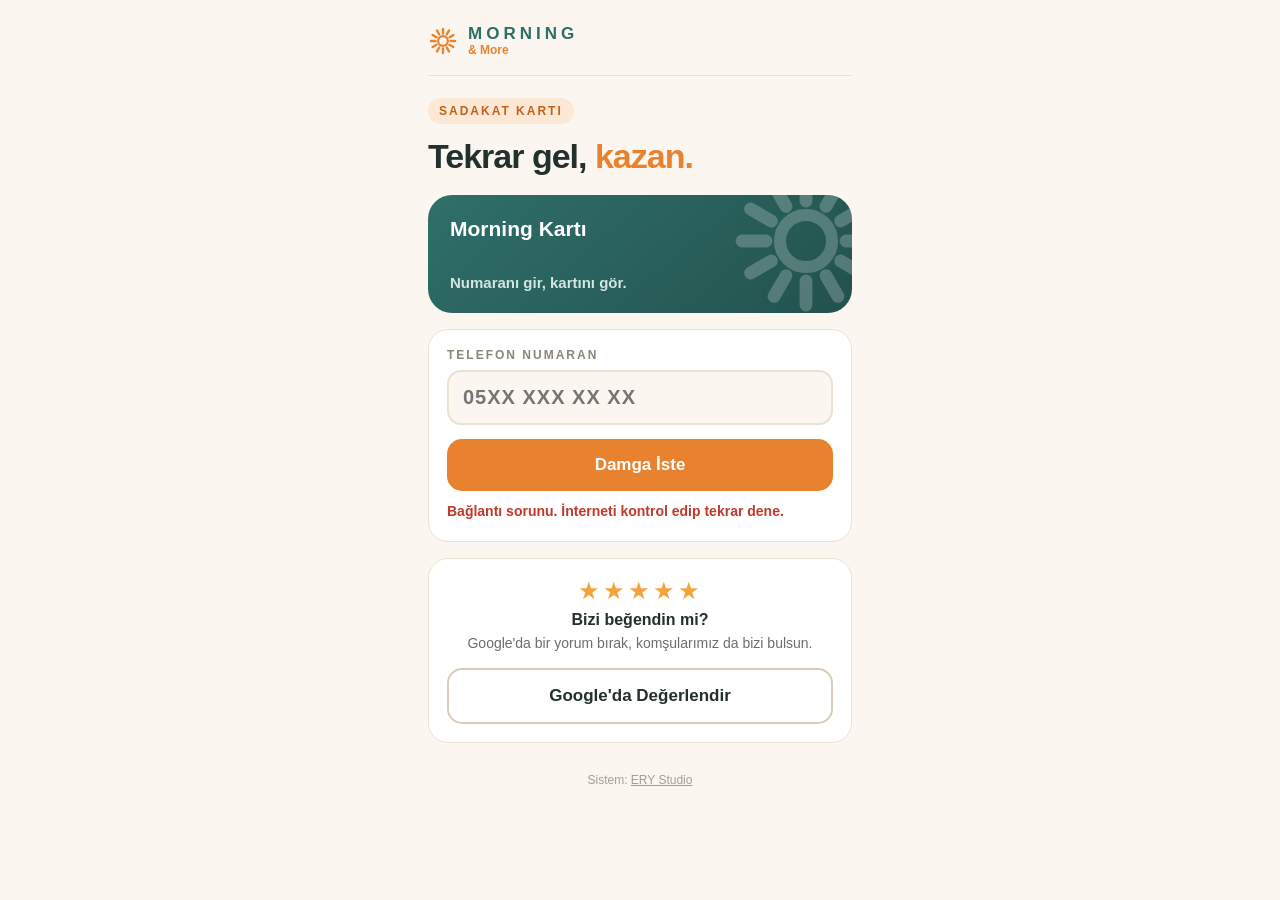
==== index.html @ 8c1ba72c "Sadakat kartı: müşteri sayfası, kasa paneli, Supabase kurulumu Co-Authored-By: Claude Opus 5.5 <nore" ====
<!DOCTYPE html>
<html lang="tr"><head>
<meta charset="utf-8"><meta name="viewport" content="width=device-width,initial-scale=1">
<title>Sadakat Kartı</title>
<meta name="theme-color" content="#fbf7f0">
<link rel="stylesheet" href="kart.css?v=1">
<script src="config.js?v=1"></script><script src="kart.js?v=1"></script>
</head><body><div class="wrap">
<div class="hdr"><div class="logo" id="logo"></div></div>
<span class="tag" id="tag">SADAKAT KARTI</span>
<h1>Tekrar gel, <em>kazan.</em></h1>
<p class="lead" id="lead"></p>

<div class="card"><div class="bgsun" id="bgsun"></div><h2 id="kartAdi"></h2><p id="kartAlt"></p>
<div class="stamps" id="stamps"></div><p class="durum" id="durum">Numaranı gir, kartını gör.</p></div>

<div class="box" id="formBox">
<label class="l" for="tel">TELEFON NUMARAN</label>
<input type="tel" id="tel" inputmode="tel" autocomplete="tel" placeholder="05XX XXX XX XX">
<label class="chk hide" id="kvkkRow"><input type="checkbox" id="kvkk"><span>Telefon numaramın sadakat kartı için kaydedilmesini kabul ediyorum. <a href="kvkk.html" target="_blank">Aydınlatma metni</a></span></label>
<button class="btn b1" id="iste">Damga İste</button>
<p class="msg" id="msg"></p>
<div class="wait hide" id="wait"><span class="dot"></span><span>Kasaya bildirildi. Çalışanımız onaylayınca damgan buraya eklenecek, sayfayı kapatma.</span></div>
</div>

<div class="gift hide" id="gift"><div style="font-size:40px">🎁</div><b>Hediyen hazır!</b><p>Kasada bu ekranı göster.</p></div>

<div class="box" style="text-align:center"><div class="stars">★★★★★</div><b style="display:block;margin-top:6px">Bizi beğendin mi?</b>
<p class="lead" style="font-size:14px;margin-top:4px">Google'da bir yorum bırak, komşularımız da bizi bulsun.</p>
<a class="btn b3" id="yorum" target="_blank" rel="noopener">Google'da Değerlendir</a></div>

<p class="small"><a href="#" id="degistir" class="hide">Başka bir numara gir</a></p>
<p class="foot">Sistem: <a href="https://erystudio.com" target="_blank" rel="noopener">ERY Studio</a></p>
</div>
<script>
(function(){
var K=KART,$=function(i){return document.getElementById(i)},hedef=4,info=null,tel=K.store('kart-tel-'+K.isletme)||'',kayitli=false,poll=null,son=-1;
$('logo').innerHTML=K.sun(30)+'<div><b>'+K.ad.split(' ')[0].toUpperCase()+'</b><small>'+K.ad.split(' ').slice(1).join(' ')+'</small></div>';
$('bgsun').innerHTML=K.sun(160,'#fff');$('kartAdi').textContent=K.kartAdi;$('yorum').href=K.googleYorum;document.title=K.kartAdi+' · '+K.ad;
function stamps(n,anim){var h='';for(var i=1;i<=hedef;i++){var on=i<=n;h+='<div class="st'+(on?' on':'')+(anim&&i===n?' pop':'')+'">'+(i===hedef?'🎁':(on?'✓':i))+'</div>'}$('stamps').innerHTML=h}
function ciz(d,anim){var n=Math.min(d.damga,hedef);stamps(n,anim);
 if(n>=hedef){$('durum').textContent=hedef+' / '+hedef+' · Kartın doldu!';$('gift').classList.remove('hide')}
 else{$('gift').classList.add('hide');$('durum').textContent=n+' / '+hedef+' · '+(hedef-n)+' '+K.birim+' sonra '+info.odul.toLocaleLowerCase('tr-TR')}}
function msg(t,c){$('msg').textContent=t||'';$('msg').className='msg'+(c?' '+c:'')}
function durum(anim){return K.rpc('kart_durum',{p_isletme:K.isletme,p_tel:tel}).then(function(d){kayitli=d.kayitli;$('kvkkRow').classList.toggle('hide',kayitli);ciz(d,anim&&d.damga!==son);son=d.damga;return d})}
function bekle(){$('wait').classList.remove('hide');$('iste').disabled=true;clearInterval(poll);var t0=Date.now();
 poll=setInterval(function(){durum(true).then(function(d){if(d.son_talep!=='bekliyor'){clearInterval(poll);$('wait').classList.add('hide');$('iste').disabled=false;
  if(d.son_talep==='onay')msg('Damgan eklendi, afiyet olsun! ☀️','ok');else msg('Talebin onaylanmadı. Kasaya sorabilirsin.','err')}});
  if(Date.now()-t0>15*60000){clearInterval(poll);$('wait').classList.add('hide');$('iste').disabled=false}},3000)}
K.rpc('kart_bilgi',{p_isletme:K.isletme}).then(function(i){info=i;hedef=i.hedef;$('kartAlt').textContent='Her '+K.birimDa+' bir damga · '+i.hedef+'. damgada '+i.odul.toLocaleLowerCase('tr-TR');
 $('lead').textContent=i.hedef+' damga topla, '+i.odul.toLocaleLowerCase('tr-TR')+'. Kağıt kart yok, kartın telefonunda.';stamps(0);
 if(tel){$('tel').value=K.telGoster(tel);$('degistir').classList.remove('hide');durum().then(function(d){if(d.son_talep==='bekliyor')bekle()}).catch(function(){})}
}).catch(function(){msg(K.mesaj('BAGLANTI'),'err')});
$('tel').addEventListener('change',function(){var t=K.tel(this.value);if(t.length===10){tel=t;durum().catch(function(e){msg(K.mesaj(e.message),'err')})}});
$('iste').addEventListener('click',function(){var t=K.tel($('tel').value);if(!/^5\d{9}$/.test(t))return msg(K.mesaj('GECERSIZ_TELEFON'),'err');
 tel=t;msg('');var b=this;b.disabled=true;
 K.rpc('kart_durum',{p_isletme:K.isletme,p_tel:tel}).then(function(d){kayitli=d.kayitli;$('kvkkRow').classList.toggle('hide',kayitli);
  if(!kayitli&&!$('kvkk').checked){b.disabled=false;$('kvkkRow').classList.remove('hide');throw new Error('KVKK_ONAYI_GEREKLI')}
  return K.rpc('damga_iste',{p_isletme:K.isletme,p_tel:tel,p_kvkk:$('kvkk').checked})})
 .then(function(){K.store('kart-tel-'+K.isletme,tel);$('degistir').classList.remove('hide');son=-1;return durum()}).then(bekle)
 .catch(function(e){b.disabled=false;msg(K.mesaj(e.message),'err')})});
$('degistir').addEventListener('click',function(e){e.preventDefault();K.store('kart-tel-'+K.isletme,null);tel='';$('tel').value='';$('tel').focus();stamps(0);$('gift').classList.add('hide');$('durum').textContent='Numaranı gir, kartını gör.';this.classList.add('hide')});
})();
</script>
</body></html>
---- kart.css ----
*{box-sizing:border-box;margin:0}
:root{--bg:#fbf7f0;--ink:#23302e;--mut:#6b6f68;--line:#ece2d3;--soft:#efe5d6}
body{background:var(--bg);color:var(--ink);font-family:Inter,-apple-system,"Segoe UI",Roboto,sans-serif;min-height:100vh;-webkit-font-smoothing:antialiased}
.wrap{max-width:460px;margin:0 auto;padding:18px 18px 40px}
.hdr{display:flex;align-items:center;justify-content:space-between;padding:6px 0 18px;border-bottom:1px solid var(--line);margin-bottom:22px}
.logo{display:flex;align-items:center;gap:10px}.logo b{display:block;font-size:17px;letter-spacing:4px;color:var(--c2)}.logo small{display:block;font-size:12px;color:var(--c1);font-weight:600;margin-top:-1px}
.tag{display:inline-block;background:#fde8d6;color:#c2621a;font-size:12px;font-weight:700;letter-spacing:2px;padding:6px 11px;border-radius:30px}
h1{font-size:34px;line-height:1.08;letter-spacing:-1px;margin:14px 0 10px;font-weight:800}h1 em{font-style:normal;color:var(--c1)}
.lead{color:var(--mut);font-size:15px;line-height:1.5}
.card{background:linear-gradient(140deg,var(--c2),#24524e);color:#fff;border-radius:24px;padding:22px;position:relative;overflow:hidden;margin-top:20px}
.card .bgsun{position:absolute;right:-34px;top:-34px;opacity:.22}
.card h2{font-size:21px}.card p{font-size:14px;color:#d4e6e3;margin-top:3px}
.stamps{display:flex;gap:9px;margin-top:18px;flex-wrap:wrap}
.st{width:54px;height:54px;border-radius:50%;border:2px dashed rgba(255,255,255,.5);display:grid;place-items:center;font-size:18px;font-weight:700;transition:.3s}
.st.on{background:var(--c1);border:2px solid var(--c1)}.st.pop{animation:pop .6s}
@keyframes pop{0%{transform:scale(.4)}60%{transform:scale(1.18)}100%{transform:scale(1)}}
.card .durum{margin-top:15px;font-weight:600;font-size:15px}
.box{background:#fff;border:1px solid var(--line);border-radius:20px;padding:18px;margin-top:16px}
label.l{display:block;font-size:12px;font-weight:700;letter-spacing:2px;color:#8b8678;margin-bottom:8px}
input[type=tel],input[type=password],input[type=text]{width:100%;font:600 20px Inter,sans-serif;padding:14px;border:2px solid var(--line);border-radius:14px;background:var(--bg);color:var(--ink);letter-spacing:1px}
input:focus{outline:none;border-color:var(--c2)}
.chk{display:flex;gap:10px;align-items:flex-start;margin-top:14px;font-size:13px;line-height:1.45;color:var(--mut)}
.chk input{width:20px;height:20px;flex:none;margin-top:1px;accent-color:var(--c2)}.chk a{color:var(--c2);font-weight:600}
.btn{display:block;width:100%;text-align:center;border:0;border-radius:15px;padding:16px;font:700 17px Inter,sans-serif;margin-top:14px;cursor:pointer;text-decoration:none}
.b1{background:var(--c1);color:#fff}.b2{background:var(--c2);color:#fff}.b3{background:transparent;border:2px solid #d9cdb9;color:var(--ink)}
.btn:disabled{opacity:.5}
.msg{margin-top:12px;font-size:14px;font-weight:600;min-height:20px}.msg.err{color:#c0392b}.msg.ok{color:#2f7a4a}
.wait{display:flex;gap:12px;align-items:center;background:#fff8ec;border:1px solid #f3d9b4;border-radius:16px;padding:14px;margin-top:14px;font-size:14px;line-height:1.45}
.dot{width:12px;height:12px;border-radius:50%;background:var(--c1);flex:none;animation:bl 1.2s infinite}@keyframes bl{50%{opacity:.25}}
.gift{background:#fff3e6;border:2px solid var(--c1);border-radius:20px;padding:20px;margin-top:16px;text-align:center}
.gift b{display:block;font-size:22px;margin:6px 0}.gift p{color:var(--mut);font-size:14px}
.small{font-size:13px;color:var(--mut);text-align:center;margin-top:12px}.small a{color:var(--mut)}
.stars{color:#f2a33a;font-size:24px;letter-spacing:3px}
.foot{text-align:center;font-size:12px;color:#a59e90;margin-top:30px}.foot a{color:inherit}
.hide{display:none!important}
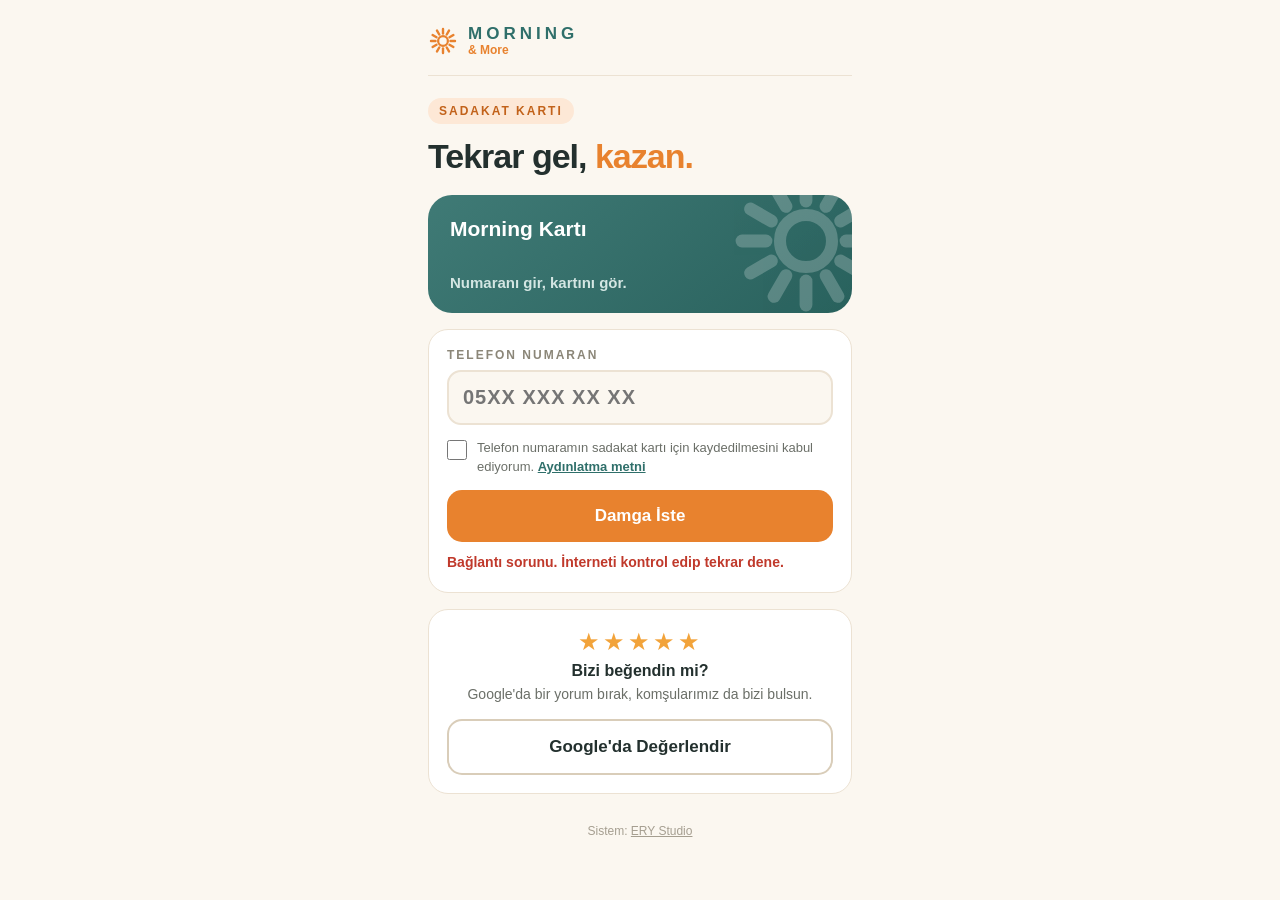
==== commit be55365b: "KVKK kutusu baştan görünür, kart rengi config'ten, panel alt linki kaldırıldı; demo SQL Co-Authored-" ====
--- a/index.html
+++ b/index.html
@@ -17,7 +17,7 @@
 <div class="box" id="formBox">
 <label class="l" for="tel">TELEFON NUMARAN</label>
 <input type="tel" id="tel" inputmode="tel" autocomplete="tel" placeholder="05XX XXX XX XX">
-<label class="chk hide" id="kvkkRow"><input type="checkbox" id="kvkk"><span>Telefon numaramın sadakat kartı için kaydedilmesini kabul ediyorum. <a href="kvkk.html" target="_blank">Aydınlatma metni</a></span></label>
+<label class="chk" id="kvkkRow"><input type="checkbox" id="kvkk"><span>Telefon numaramın sadakat kartı için kaydedilmesini kabul ediyorum. <a href="kvkk.html" target="_blank">Aydınlatma metni</a></span></label>
 <button class="btn b1" id="iste">Damga İste</button>
 <p class="msg" id="msg"></p>
 <div class="wait hide" id="wait"><span class="dot"></span><span>Kasaya bildirildi. Çalışanımız onaylayınca damgan buraya eklenecek, sayfayı kapatma.</span></div>
--- a/kart.css
+++ b/kart.css
@@ -7,7 +7,7 @@
 .tag{display:inline-block;background:#fde8d6;color:#c2621a;font-size:12px;font-weight:700;letter-spacing:2px;padding:6px 11px;border-radius:30px}
 h1{font-size:34px;line-height:1.08;letter-spacing:-1px;margin:14px 0 10px;font-weight:800}h1 em{font-style:normal;color:var(--c1)}
 .lead{color:var(--mut);font-size:15px;line-height:1.5}
-.card{background:linear-gradient(140deg,var(--c2),#24524e);color:#fff;border-radius:24px;padding:22px;position:relative;overflow:hidden;margin-top:20px}
+.card{background:linear-gradient(140deg,rgba(255,255,255,.08),rgba(0,0,0,.12)),var(--c2);color:#fff;border-radius:24px;padding:22px;position:relative;overflow:hidden;margin-top:20px}
 .card .bgsun{position:absolute;right:-34px;top:-34px;opacity:.22}
 .card h2{font-size:21px}.card p{font-size:14px;color:#d4e6e3;margin-top:3px}
 .stamps{display:flex;gap:9px;margin-top:18px;flex-wrap:wrap}
